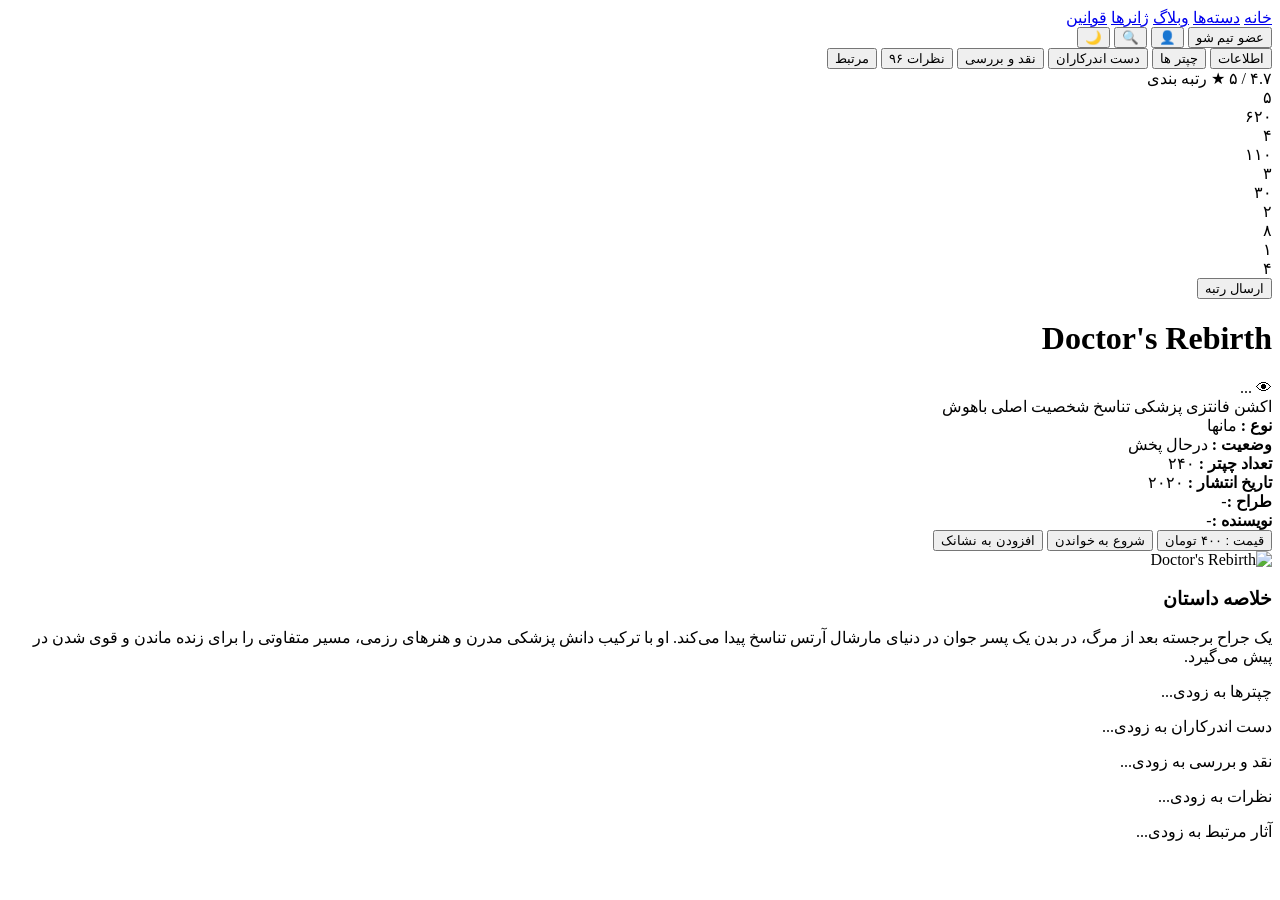
==== detail-doctor.html @ b263c5f9 "Add files via upload" ====
<!DOCTYPE html>
<html lang="fa" dir="rtl">
<head>
    <meta charset="UTF-8">
    <meta name="viewport" content="width=device-width, initial-scale=1.0">
    <title>Doctor's Rebirth - کتاب لند</title>
    <link rel="stylesheet" href="Css/menu.css">
    <link rel="stylesheet" href="Css/detail.css">
</head>
<body>
    <header class="header">
        <nav class="nav">
            <a href="menu.html">خانه</a>
            <a href="#">دسته‌ها</a>
            <a href="#">وبلاگ</a>
            <a href="#">ژانرها</a>
            <a href="#">قوانین</a>
        </nav>
        <div class="header-right">
            <button class="btn-team">عضو تیم شو</button>
            <button class="icon-btn">👤</button>
            <button class="icon-btn">🔍</button>
            <button class="icon-btn" id="theme-toggle">🌙</button>
        </div>
    </header>

    <main class="detail-page">
        <div class="detail-tabs">
            <button class="tab active" data-tab="info">اطلاعات</button>
            <button class="tab" data-tab="chapters">چپتر ها</button>
            <button class="tab" data-tab="staff">دست اندرکاران</button>
            <button class="tab" data-tab="review">نقد و بررسی</button>
            <button class="tab" data-tab="comments">نظرات <span class="badge-count">۹۶</span></button>
            <button class="tab" data-tab="related">مرتبط</button>
        </div>

        <div class="tab-content active" id="info">
            <div class="detail-content">
                <div class="rating-box">
                    <div class="rating-header">
                        <span class="rating-score">۴.۷ / ۵</span>
                        <span class="rating-star">★</span>
                        <span>رتبه بندی</span>
                    </div>
                    <div class="rating-bars">
                        <div class="bar-row"><span>۵</span><div class="bar"><div class="fill" style="width:75%"></div></div><span>۶۲۰</span></div>
                        <div class="bar-row"><span>۴</span><div class="bar"><div class="fill" style="width:18%"></div></div><span>۱۱۰</span></div>
                        <div class="bar-row"><span>۳</span><div class="bar"><div class="fill" style="width:5%"></div></div><span>۳۰</span></div>
                        <div class="bar-row"><span>۲</span><div class="bar"><div class="fill" style="width:1%"></div></div><span>۸</span></div>
                        <div class="bar-row"><span>۱</span><div class="bar"><div class="fill" style="width:1%"></div></div><span>۴</span></div>
                    </div>
                    <button class="btn-rate">ارسال رتبه</button>
                </div>

                <div class="info-section">
                    <div class="title-row">
                        <h1>Doctor's Rebirth</h1>
                        <span class="views">👁 <span id="view-count">...</span></span>
                    </div>
                    <div class="tags">
                        <span class="tag">اکشن</span>
                        <span class="tag">فانتزی</span>
                        <span class="tag">پزشکی</span>
                        <span class="tag">تناسخ</span>
                        <span class="tag">شخصیت اصلی باهوش</span>
                    </div>
                    <div class="meta-info">
                        <div><strong>نوع :</strong> مانها</div>
                        <div><strong>وضعیت :</strong> <span class="status">درحال پخش</span></div>
                        <div><strong>تعداد چپتر :</strong> ۲۴۰</div>
                        <div><strong>تاریخ انتشار :</strong> ۲۰۲۰</div>
                        <div><strong>طراح :</strong>-</div>
                        <div><strong>نویسنده :</strong>-</div>
                    </div>
                    <div class="action-buttons">
                        <button class="btn-price">قیمت : ۴۰۰ تومان</button>
                        <button class="btn-read">شروع به خواندن</button>
                        <button class="btn-bookmark">افزودن به نشانک</button>
                    </div>
                </div>

                <div class="cover-section">
                    <img src="img/تولئ دوباره دکتر.jpg" alt="Doctor's Rebirth" class="cover-img">
                </div>
            </div>

            <div class="summary-section">
                <h3>خلاصه داستان</h3>
                <p>
                    یک جراح برجسته بعد از مرگ، در بدن یک پسر جوان در دنیای مارشال آرتس تناسخ پیدا می‌کند. 
                    او با ترکیب دانش پزشکی مدرن و هنرهای رزمی، مسیر متفاوتی را برای زنده ماندن و قوی شدن در پیش می‌گیرد.
                </p>
            </div>
        </div>

        <div class="tab-content" id="chapters"><p class="coming-soon">چپترها به زودی...</p></div>
        <div class="tab-content" id="staff"><p class="coming-soon">دست اندرکاران به زودی...</p></div>
        <div class="tab-content" id="review"><p class="coming-soon">نقد و بررسی به زودی...</p></div>
        <div class="tab-content" id="comments"><p class="coming-soon">نظرات به زودی...</p></div>
        <div class="tab-content" id="related"><p class="coming-soon">آثار مرتبط به زودی...</p></div>
    </main>

    <script>
        document.querySelectorAll('.tab').forEach(tab => {
            tab.addEventListener('click', () => {
                document.querySelectorAll('.tab').forEach(t => t.classList.remove('active'));
                document.querySelectorAll('.tab-content').forEach(c => c.classList.remove('active'));
                tab.classList.add('active');
                document.getElementById(tab.dataset.tab).classList.add('active');
            });
        });

        fetch('https://api.countapi.xyz/hit/ketabland/doctors-rebirth')
            .then(res => res.json())
            .then(data => document.getElementById('view-count').textContent = data.value.toLocaleString('en-US'));

        const toggleBtn = document.getElementById('theme-toggle');
        if (localStorage.getItem('theme') === 'dark') {
            document.body.classList.add('dark-mode');
            toggleBtn.textContent = '☀️';
        }
        toggleBtn.addEventListener('click', () => {
            document.body.classList.toggle('dark-mode');
            toggleBtn.textContent = document.body.classList.contains('dark-mode') ? '☀️' : '🌙';
            localStorage.setItem('theme', document.body.classList.contains('dark-mode') ? 'dark' : 'light');
        });
    </script>
</body>
</html>
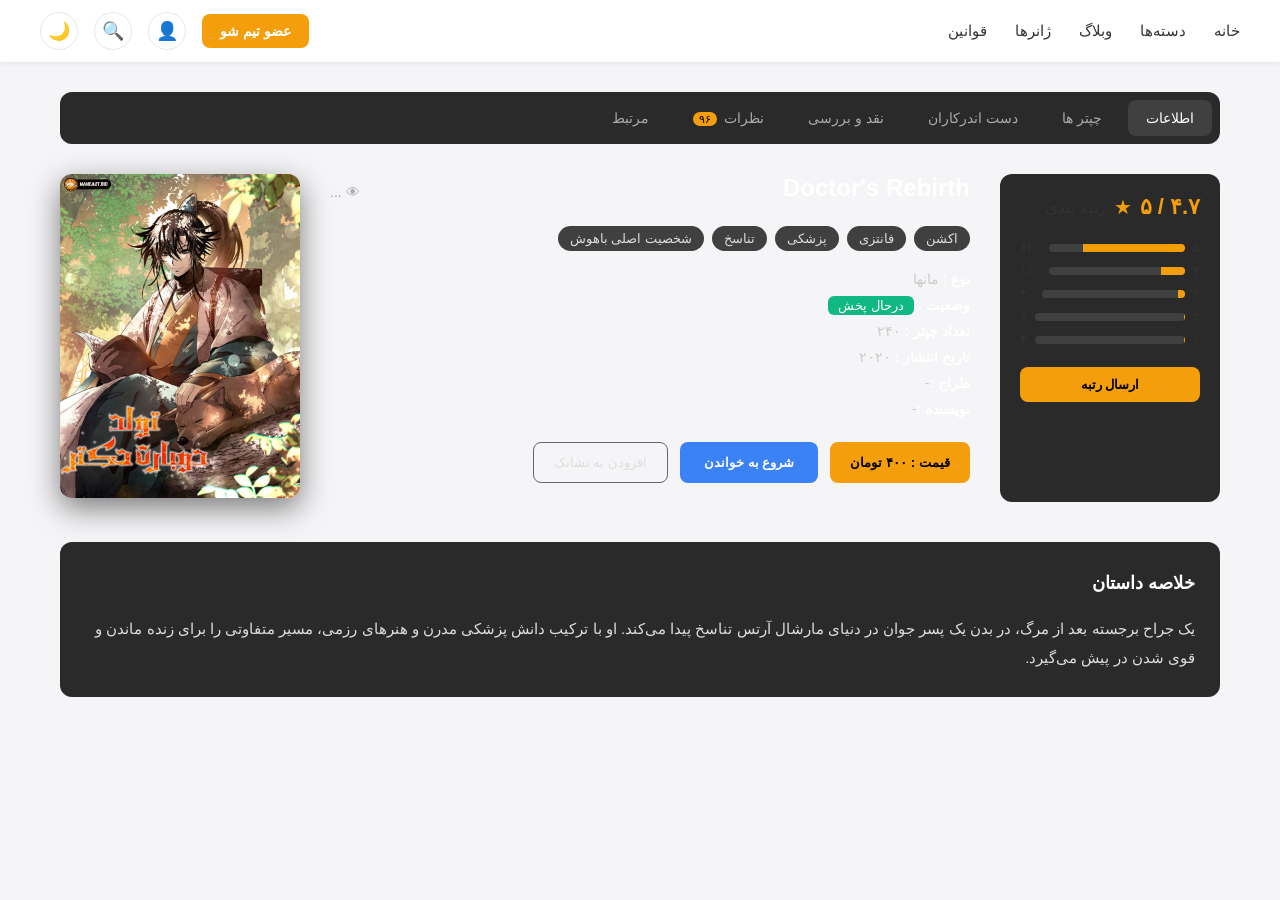
==== commit f8ab110b: "Add files via upload" ====
--- a/detail-doctor.html
+++ b/detail-doctor.html
@@ -10,7 +10,7 @@
 <body>
     <header class="header">
         <nav class="nav">
-            <a href="menu.html">خانه</a>
+            <a href="index.html">خانه</a>
             <a href="#">دسته‌ها</a>
             <a href="#">وبلاگ</a>
             <a href="#">ژانرها</a>
--- a/Css/menu.css
+++ b/Css/menu.css
@@ -0,0 +1,313 @@
+* {
+    margin: 0;
+    padding: 0;
+    box-sizing: border-box;
+    font-family: "Vazirmatn", "Tahoma", sans-serif;
+}
+
+/* رنگ‌های لایت مود (پیش‌فرض) */
+:root {
+    --bg-color: #f5f5f7;
+    --header-bg: #ffffff;
+    --text-color: #333;
+    --card-bg: #1e1e1e;
+    --border-color: #e5e7eb;
+}
+
+/* رنگ‌های دارک مود */
+body.dark-mode {
+    --bg-color: #121212;
+    --header-bg: #1e1e1e;
+    --text-color: #e0e0e0;
+    --card-bg: #2a2a2a;
+    --border-color: #333;
+}
+
+body {
+    background-color: var(--bg-color);
+    color: var(--text-color);
+    transition: background-color 0.3s, color 0.3s;
+}
+
+/* ==================== هدر ==================== */
+.header {
+    background-color: var(--header-bg);
+    box-shadow: 0 1px 4px rgba(0,0,0,0.08);
+    padding: 12px 40px;
+    display: flex;
+    align-items: center;
+    justify-content: space-between;
+    position: sticky;
+    top: 0;
+    z-index: 100;
+    transition: background-color 0.3s;
+}
+
+/* منو */
+.nav {
+    display: flex;
+    align-items: center;
+    gap: 28px;
+}
+
+.nav a {
+    text-decoration: none;
+    color: var(--text-color);
+    font-size: 15px;
+    font-weight: 500;
+    transition: color 0.2s;
+    display: flex;
+    align-items: center;
+    gap: 4px;
+}
+
+.nav a:hover {
+    color: #f59e0b;
+}
+
+.has-dropdown::after {
+    content: "▾";
+    font-size: 11px;
+    margin-right: 3px;
+    color: #888;
+    transition: transform 0.2s;
+}
+
+.dropdown:hover .has-dropdown::after {
+    transform: rotate(180deg);
+}
+
+/* منوی کشویی */
+.dropdown {
+    position: relative;
+}
+
+.dropdown-menu {
+    position: absolute;
+    top: 100%;
+    right: 0;
+    background-color: #2d2d2d;
+    min-width: 160px;
+    border-radius: 10px;
+    padding: 8px 0;
+    list-style: none;
+    box-shadow: 0 8px 20px rgba(0,0,0,0.25);
+    opacity: 0;
+    visibility: hidden;
+    transform: translateY(8px);
+    transition: all 0.2s ease;
+    z-index: 200;
+}
+
+.dropdown:hover .dropdown-menu {
+    opacity: 1;
+    visibility: visible;
+    transform: translateY(4px);
+}
+
+.dropdown-menu li a {
+    display: block;
+    padding: 10px 20px;
+    color: #ffffff !important;
+    font-size: 14px;
+    transition: background 0.15s;
+}
+
+.dropdown-menu li a:hover {
+    background-color: #404040;
+    color: #f59e0b !important;
+}
+
+/* دکمه‌های سمت راست */
+.header-right {
+    display: flex;
+    align-items: center;
+    gap: 16px;
+}
+
+.btn-team {
+    background-color: #f59e0b;
+    color: white;
+    border: none;
+    padding: 9px 18px;
+    border-radius: 8px;
+    font-size: 14px;
+    font-weight: 600;
+    cursor: pointer;
+    transition: background 0.2s;
+}
+
+.btn-team:hover {
+    background-color: #d97706;
+}
+
+.icon-btn {
+    width: 38px;
+    height: 38px;
+    border-radius: 50%;
+    border: 1px solid var(--border-color);
+    background: var(--header-bg);
+    color: var(--text-color);
+    display: flex;
+    align-items: center;
+    justify-content: center;
+    cursor: pointer;
+    font-size: 18px;
+    transition: all 0.2s;
+}
+
+.icon-btn:hover {
+    background: #f3f4f6;
+}
+
+body.dark-mode .icon-btn:hover {
+    background: #333;
+}
+
+/* ==================== بخش آخرین آثار ==================== */
+.latest-section {
+    max-width: 1200px;
+    margin: 40px auto;
+    padding: 0 20px;
+}
+
+.section-header {
+    display: flex;
+    justify-content: space-between;
+    align-items: center;
+    margin-bottom: 24px;
+}
+
+.section-title {
+    font-size: 20px;
+    font-weight: 700;
+    color: var(--text-color);
+    position: relative;
+    padding-right: 12px;
+}
+
+.section-title::before {
+    content: "";
+    position: absolute;
+    right: 0;
+    top: 50%;
+    transform: translateY(-50%);
+    width: 4px;
+    height: 22px;
+    background-color: #f59e0b;
+    border-radius: 4px;
+}
+
+.btn-view-all {
+    background-color: #f59e0b;
+    color: white;
+    padding: 8px 18px;
+    border-radius: 8px;
+    text-decoration: none;
+    font-size: 14px;
+    font-weight: 600;
+    transition: background 0.2s;
+}
+
+.btn-view-all:hover {
+    background-color: #d97706;
+}
+
+.cards-container {
+    display: flex;
+    gap: 20px;
+    overflow-x: auto;
+    padding-bottom: 10px;
+}
+
+.card {
+    flex: 0 0 180px;
+    background: var(--card-bg);
+    border-radius: 12px;
+    overflow: hidden;
+    transition: transform 0.2s;
+    text-decoration: none;
+    color: inherit;
+}
+
+.card:hover {
+    transform: translateY(-6px);
+}
+
+.card-image {
+    position: relative;
+    width: 100%;
+    height: 260px;
+}
+
+.card-image img {
+    width: 100%;
+    height: 100%;
+    object-fit: cover;
+    display: block;
+}
+
+.badge {
+    position: absolute;
+    top: 10px;
+    font-size: 11px;
+    padding: 3px 8px;
+    border-radius: 6px;
+    color: white;
+    font-weight: 600;
+}
+
+.badge-type {
+    right: 10px;
+    background-color: #6366f1;
+}
+
+.badge-type.purple {
+    background-color: #8b5cf6;
+}
+
+.badge-status {
+    left: 10px;
+    background-color: #10b981;
+}
+
+.chapter {
+    position: absolute;
+    bottom: 10px;
+    left: 10px;
+    background: rgba(0, 0, 0, 0.7);
+    color: white;
+    font-size: 12px;
+    padding: 3px 8px;
+    border-radius: 6px;
+}
+
+.card-info {
+    padding: 12px;
+}
+
+.card-title {
+    font-size: 13px;
+    color: #fff;
+    margin-bottom: 8px;
+    line-height: 1.4;
+    height: 36px;
+    overflow: hidden;
+}
+
+.card-meta {
+    display: flex;
+    justify-content: space-between;
+    font-size: 11px;
+    color: #aaa;
+}
+
+/* ریسپانسیو */
+@media (max-width: 900px) {
+    .header {
+        padding: 12px 16px;
+    }
+    .nav {
+        display: none;
+    }
+}
--- a/Css/detail.css
+++ b/Css/detail.css
@@ -0,0 +1,362 @@
+/* ==================== صفحه جزئیات ==================== */
+
+.detail-page {
+    max-width: 1200px;
+    margin: 30px auto;
+    padding: 0 20px;
+    color: var(--text-color, #e5e5e5);
+}
+
+/* تب‌ها */
+.detail-tabs {
+    display: flex;
+    gap: 8px;
+    background: #2a2a2a;
+    padding: 8px;
+    border-radius: 12px;
+    margin-bottom: 30px;
+    overflow-x: auto;
+}
+
+.tab {
+    padding: 10px 18px;
+    border-radius: 8px;
+    color: #aaa;
+    background: none;
+    border: none;
+    font-size: 14px;
+    cursor: pointer;
+    white-space: nowrap;
+    transition: 0.2s;
+}
+
+.tab:hover,
+.tab.active {
+    background: #404040;
+    color: #fff;
+}
+
+.badge-count {
+    background: #f59e0b;
+    color: #000;
+    font-size: 11px;
+    padding: 1px 6px;
+    border-radius: 10px;
+    margin-right: 4px;
+}
+
+/* محتوای تب */
+.tab-content {
+    display: none;
+}
+.tab-content.active {
+    display: block;
+}
+
+/* گرید */
+.detail-content {
+    display: grid;
+    grid-template-columns: 220px 1fr 240px;
+    gap: 30px;
+    margin-bottom: 40px;
+}
+
+/* باکس امتیاز */
+.rating-box {
+    background: #2a2a2a;
+    border-radius: 12px;
+    padding: 20px;
+}
+
+.rating-header {
+    display: flex;
+    align-items: center;
+    gap: 8px;
+    margin-bottom: 20px;
+}
+
+.rating-score {
+    font-size: 22px;
+    font-weight: 700;
+    color: #f59e0b;
+}
+
+.rating-star {
+    color: #f59e0b;
+    font-size: 20px;
+}
+
+.rating-bars {
+    display: flex;
+    flex-direction: column;
+    gap: 8px;
+    margin-bottom: 20px;
+}
+
+.bar-row {
+    display: flex;
+    align-items: center;
+    gap: 8px;
+    font-size: 13px;
+}
+
+.bar {
+    flex: 1;
+    height: 8px;
+    background: #404040;
+    border-radius: 4px;
+    overflow: hidden;
+}
+
+.bar .fill {
+    height: 100%;
+    background: #f59e0b;
+}
+
+.btn-rate {
+    width: 100%;
+    padding: 10px;
+    background: #f59e0b;
+    border: none;
+    border-radius: 8px;
+    color: #000;
+    font-weight: 600;
+    cursor: pointer;
+}
+
+/* اطلاعات */
+.info-section h1 {
+    font-size: 24px;
+    color: #fff;
+    margin-bottom: 8px;
+}
+
+.title-row {
+    display: flex;
+    justify-content: space-between;
+    align-items: center;
+    margin-bottom: 16px;
+    gap: 15px;
+}
+
+.views {
+    color: #aaa;
+    font-size: 14px;
+    white-space: nowrap;
+}
+
+.tags {
+    display: flex;
+    flex-wrap: wrap;
+    gap: 8px;
+    margin-bottom: 20px;
+}
+
+.tag {
+    background: #404040;
+    padding: 5px 12px;
+    border-radius: 20px;
+    font-size: 13px;
+    color: #ddd;
+}
+
+.meta-info {
+    display: flex;
+    flex-direction: column;
+    gap: 10px;
+    margin-bottom: 25px;
+    font-size: 14px;
+    color: #ccc;
+}
+
+.meta-info strong {
+    color: #fff;
+}
+
+.status {
+    background: #10b981;
+    color: #fff;
+    padding: 2px 10px;
+    border-radius: 6px;
+    font-size: 13px;
+}
+
+.action-buttons {
+    display: flex;
+    gap: 12px;
+    flex-wrap: wrap;
+}
+
+.btn-price {
+    background: #f59e0b;
+    color: #000;
+    border: none;
+    padding: 12px 20px;
+    border-radius: 8px;
+    font-weight: 600;
+    cursor: pointer;
+}
+
+.btn-read {
+    background: #3b82f6;
+    color: #fff;
+    border: none;
+    padding: 12px 24px;
+    border-radius: 8px;
+    font-weight: 600;
+    cursor: pointer;
+}
+
+.btn-bookmark {
+    background: transparent;
+    border: 1px solid #666;
+    color: #ddd;
+    padding: 12px 20px;
+    border-radius: 8px;
+    cursor: pointer;
+}
+
+/* کاور */
+.cover-img {
+    width: 100%;
+    border-radius: 12px;
+    box-shadow: 0 10px 30px rgba(0,0,0,0.5);
+}
+
+/* خلاصه */
+.summary-section {
+    background: #2a2a2a;
+    padding: 25px;
+    border-radius: 12px;
+    line-height: 1.9;
+    font-size: 15px;
+    color: #ddd;
+}
+
+.summary-section h3 {
+    margin-bottom: 15px;
+    color: #fff;
+}
+
+/* چپترها */
+.chapters-header {
+    display: flex;
+    justify-content: space-between;
+    align-items: center;
+    margin-bottom: 25px;
+    flex-wrap: wrap;
+    gap: 15px;
+}
+
+.chapters-info {
+    display: flex;
+    gap: 15px;
+    font-size: 14px;
+    color: #aaa;
+}
+
+.free-count {
+    color: #10b981;
+}
+
+.btn-group-buy {
+    background: #f59e0b;
+    color: #000;
+    border: none;
+    padding: 8px 16px;
+    border-radius: 8px;
+    font-weight: 600;
+    cursor: pointer;
+}
+
+.chapters-grid {
+    display: grid;
+    grid-template-columns: repeat(auto-fill, minmax(160px, 1fr));
+    gap: 16px;
+}
+
+.chapter-card {
+    background: #2a2a2a;
+    border-radius: 12px;
+    overflow: hidden;
+    text-decoration: none;
+    color: inherit;
+}
+
+.chapter-img {
+    position: relative;
+    height: 120px;
+}
+
+.chapter-img img {
+    width: 100%;
+    height: 100%;
+    object-fit: cover;
+}
+
+.chapter-img .lock {
+    position: absolute;
+    inset: 0;
+    background: rgba(0,0,0,0.6);
+    display: flex;
+    align-items: center;
+    justify-content: center;
+    font-size: 28px;
+}
+
+.chapter-info {
+    padding: 12px;
+    text-align: center;
+}
+
+.chapter-num {
+    display: block;
+    font-weight: 600;
+    color: #fff;
+    margin-bottom: 4px;
+}
+
+.chapter-date {
+    display: block;
+    font-size: 12px;
+    color: #888;
+    margin-bottom: 10px;
+}
+
+.btn-chapter {
+    width: 100%;
+    padding: 6px;
+    border: none;
+    border-radius: 6px;
+    background: #404040;
+    color: #ddd;
+    font-size: 13px;
+    cursor: pointer;
+}
+
+.btn-chapter.free-btn {
+    background: #10b981;
+    color: #fff;
+}
+
+.btn-chapter.special {
+    background: #3b82f6;
+    color: #fff;
+}
+
+.coming-soon {
+    padding: 60px;
+    text-align: center;
+    color: #888;
+    font-size: 16px;
+}
+
+/* ریسپانسیو */
+@media (max-width: 900px) {
+    .detail-content {
+        grid-template-columns: 1fr;
+    }
+    .cover-section {
+        order: -1;
+    }
+}
